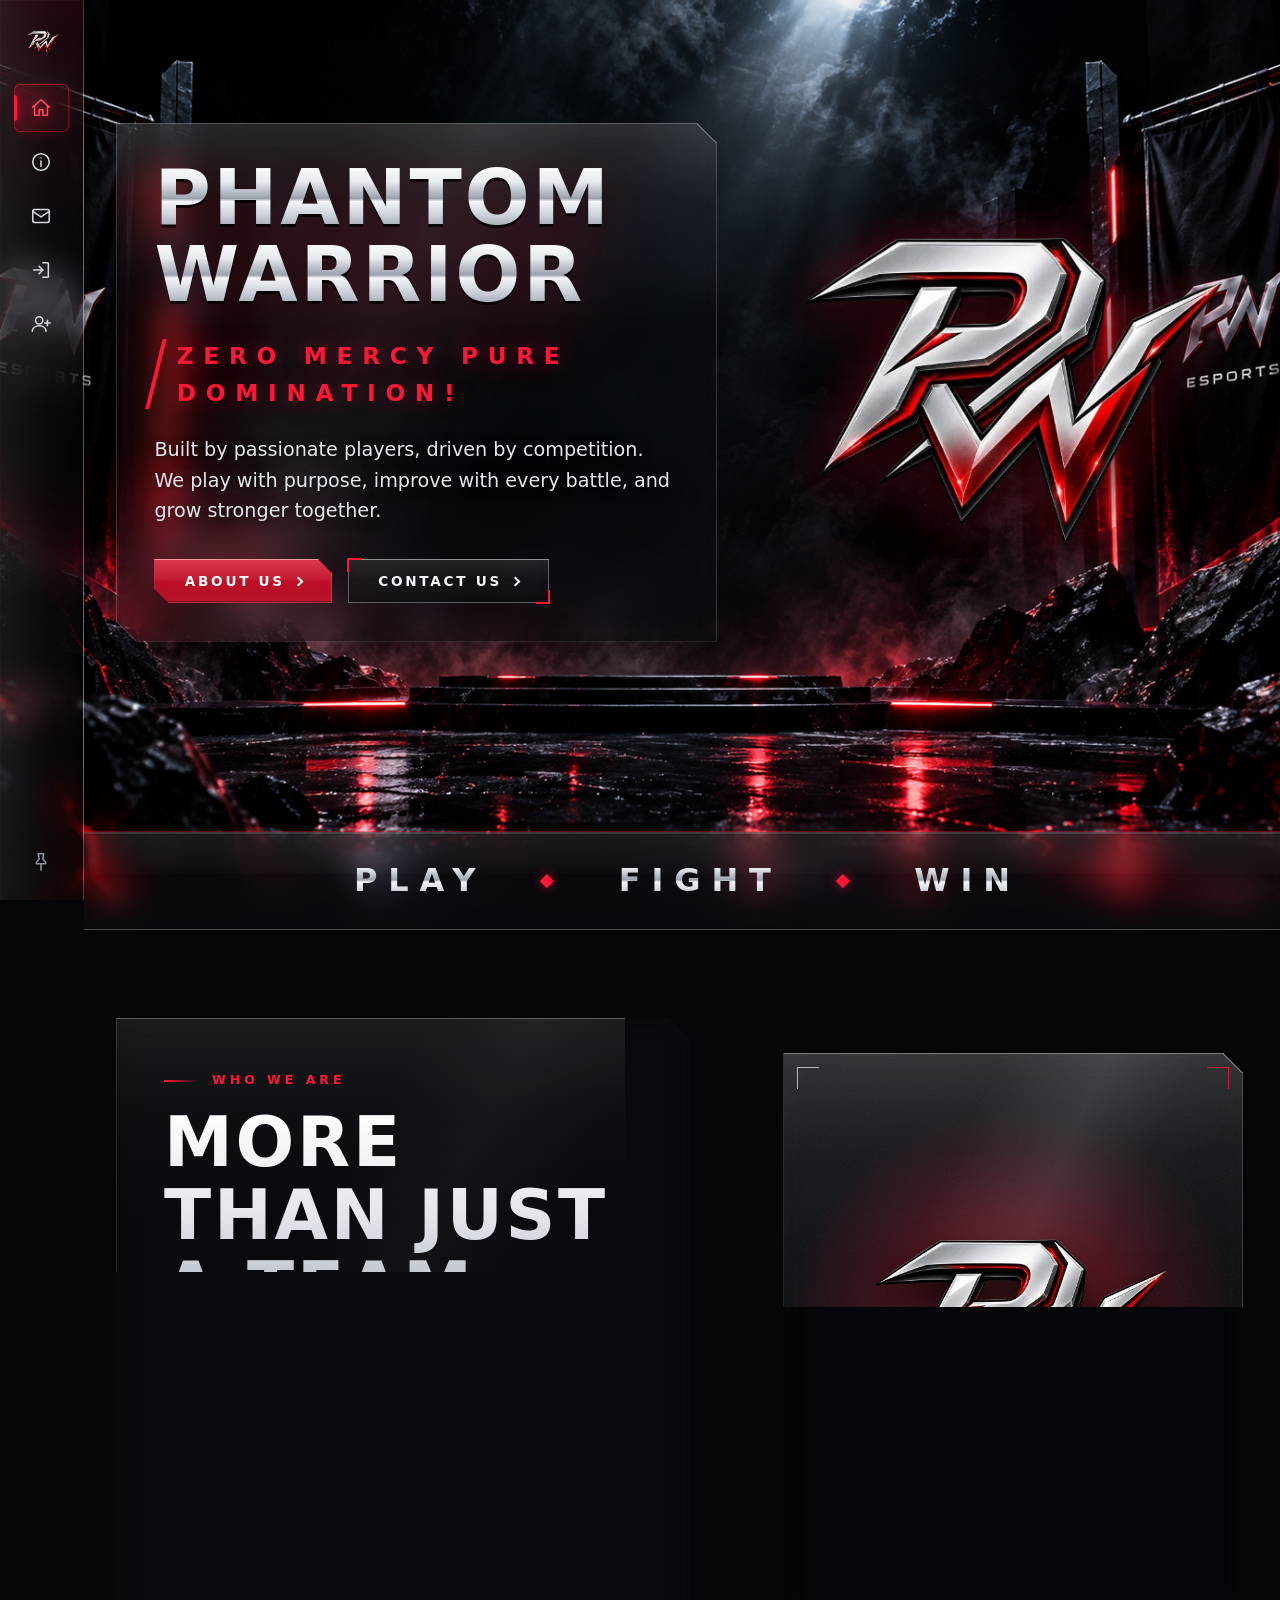
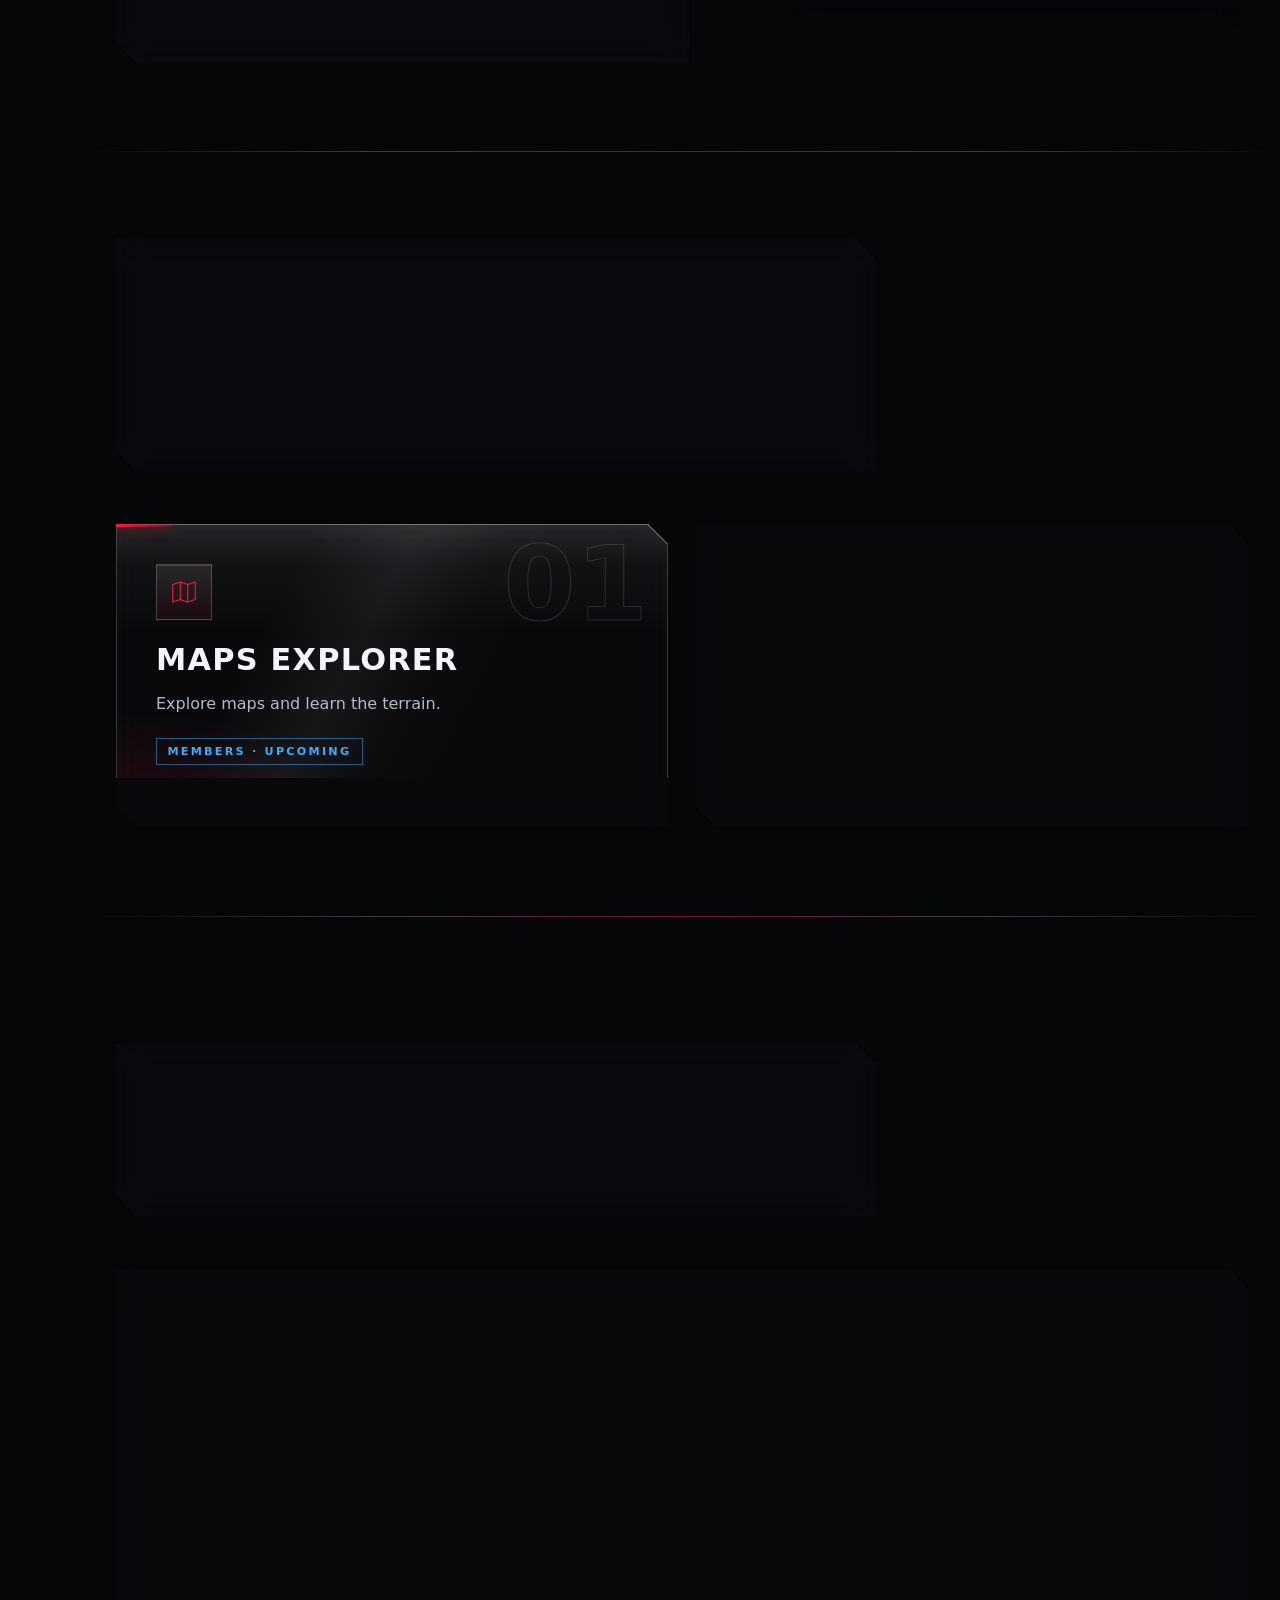
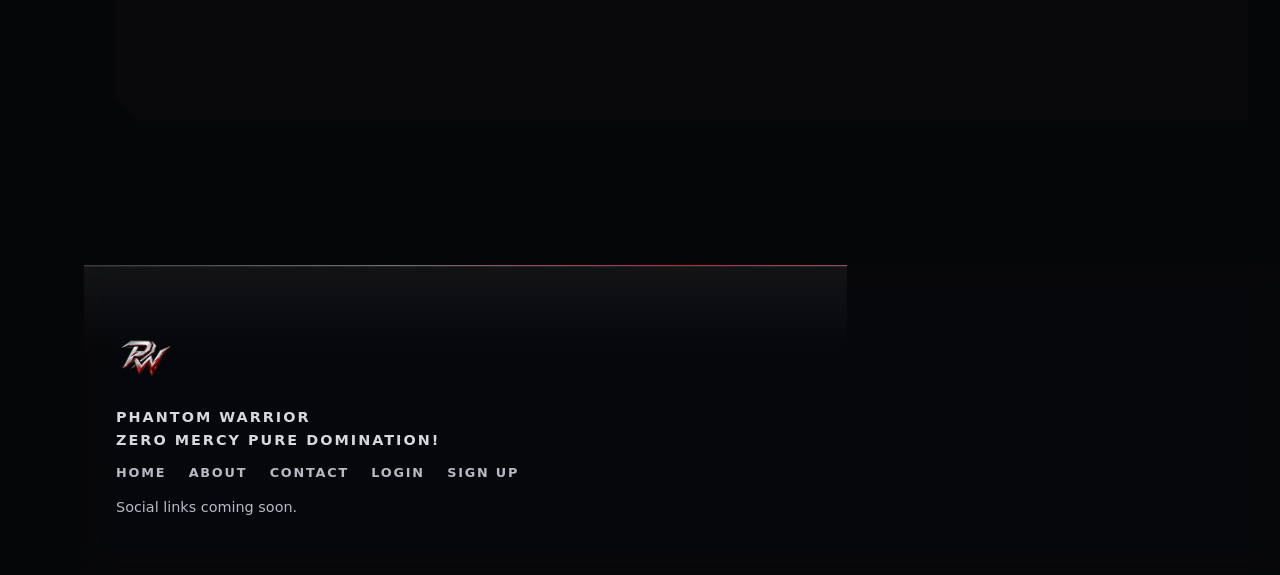
==== index.html @ 31aa48e1 "Add files via upload" ====
<!DOCTYPE html>
<html lang="en">
<head>
  <meta charset="UTF-8">
  <meta name="viewport" content="width=device-width, initial-scale=1">
  <title>PHANTOM WARRIOR</title>
  <meta name="description" content="PHANTOM WARRIOR — Play. Fight. Win.">
  <script>document.documentElement.classList.add("js");try{if(localStorage.getItem("pw-nav-pinned")==="1")document.documentElement.classList.add("nav-pinned")}catch(e){}</script>
  <link rel="preload" as="image" href="assets/images/backgrounds/pw-background.png">
  <link rel="stylesheet" href="assets/css/style.css">
  <link rel="stylesheet" href="assets/css/components.css">
  <link rel="stylesheet" href="assets/css/responsive.css">
</head>
<body class="home">
  <a class="skip" href="#main">Skip to content</a>
  <header class="site-header">
    <nav class="container nav" aria-label="Main">
      <a class="brand" href="index.html"><img src="assets/images/logo/pw-primary-logo.png" alt="" width="36" height="36"><span class="nav-label">PHANTOM <span>WARRIOR</span></span></a>
      <button class="nav-toggle" aria-expanded="false" aria-controls="nav-list">Menu</button>
      <ul class="nav-list" id="nav-list">
        <li><a href="index.html"><svg class="nav-icon" viewBox="0 0 24 24" aria-hidden="true" focusable="false"><path d="M3 11l9-8 9 8"/><path d="M5 10v10h5v-6h4v6h5V10"/></svg><span class="nav-label">Home</span></a></li>
        <li><a href="about.html"><svg class="nav-icon" viewBox="0 0 24 24" aria-hidden="true" focusable="false"><circle cx="12" cy="12" r="9"/><path d="M12 11v6"/><path d="M12 7.6v.01"/></svg><span class="nav-label">About</span></a></li>
        <li><a href="contact.html"><svg class="nav-icon" viewBox="0 0 24 24" aria-hidden="true" focusable="false"><rect x="3" y="5" width="18" height="14" rx="2"/><path d="M3 7l9 6 9-6"/></svg><span class="nav-label">Contact</span></a></li>
        <li><a href="login.html"><svg class="nav-icon" viewBox="0 0 24 24" aria-hidden="true" focusable="false"><path d="M14 4h5a1 1 0 0 1 1 1v14a1 1 0 0 1-1 1h-5"/><path d="M10 8l4 4-4 4"/><path d="M14 12H4"/></svg><span class="nav-label">Login</span></a></li>
        <li><a href="login.html#signup"><svg class="nav-icon" viewBox="0 0 24 24" aria-hidden="true" focusable="false"><circle cx="10" cy="8" r="4"/><path d="M2.5 20c0-3.8 3.4-6 7.5-6s7.5 2.2 7.5 6"/><path d="M19 8v6"/><path d="M16 11h6"/></svg><span class="nav-label">Sign Up</span></a></li>
      </ul>
    </nav>
  </header>
  <main id="main">
    <!-- A. HERO -->
    <section class="hero" aria-labelledby="hero-title">
      <div class="hero-bg" aria-hidden="true">
        <div id="sparks"></div>
      </div>
      <div class="container hero-grid">
        <div class="hero-copy">
          <h1 id="hero-title"><span class="line">PHANTOM</span> <span class="line">WARRIOR</span></h1>
          <p class="tagline">ZERO MERCY  PURE DOMINATION!</p>
          <p class="lead">Built by passionate players, driven by competition. We play with purpose, improve with every battle, and grow stronger together.</p>
          <div class="hero-actions"><a class="btn" href="about.html">About Us</a><a class="btn btn-ghost" href="contact.html">Contact Us</a></div>
        </div>
        <div class="hero-emblem"><img src="assets/images/logo/pw-primary-logo.png" alt="PHANTOM WARRIOR logo" width="500" height="500"></div>
      </div>
    </section>

    <div class="strip" aria-hidden="true"><span>Play</span><i></i><span>Fight</span><i></i><span>Win</span></div>

    <!-- B. ABOUT -->
    <section class="section" id="about" aria-labelledby="about-title">
      <div class="container split">
        <div class="reveal">
          <span class="eyebrow">Who we are</span>
          <h2 id="about-title">More than just a team</h2>
          <p>Phantom Warrior is an organization built around teamwork, steady improvement, competitive strategy and community.</p>
          <p>We study the game, review every battle and share what we learn, so each player and the whole squad get sharper over time.</p>
          <a class="btn" href="about.html">Learn More</a>
        </div>
        <div class="visual-panel reveal" style="--d:.15s" aria-hidden="true"><img src="assets/images/logo/pw-primary-logo.png" alt="" width="500" height="500"></div>
      </div>
    </section>

    <!-- C. FEATURES -->
    <section class="section band" id="features" aria-labelledby="feat-title">
      <div class="container">
        <div class="section-head reveal"><span class="eyebrow">What's coming</span><h2 id="feat-title">Tools built for players</h2></div>
        <div class="grid-2">
          <article class="panel reveal"><div class="icon"><svg viewBox="0 0 48 48" aria-hidden="true"><path d="M6 12l12-4 12 4 12-4v28l-12 4-12-4-12 4z"/><path d="M18 8v28M30 12v28"/></svg></div><h3>Maps Explorer</h3><p>Explore maps and learn the terrain.</p><span class="badge">Members · Upcoming</span></article>
          <article class="panel reveal" style="--d:.1s"><div class="icon"><svg viewBox="0 0 48 48" aria-hidden="true"><circle cx="24" cy="24" r="14"/><path d="M24 4v10M24 34v10M4 24h10M34 24h10"/><circle cx="24" cy="24" r="3"/></svg></div><h3>Plan My Maps</h3><p>Prepare and organize custom strategies.</p><span class="badge">Members · Upcoming</span></article>
        </div>
      </div>
    </section>

    <!-- D. COMPETITIVE IDENTITY -->
    <section class="identity" aria-labelledby="id-title">
      <div class="container">
        <div class="section-head reveal"><span class="eyebrow">Competitive identity</span><h2 id="id-title">How we compete</h2></div>
        <div class="grid-3">
          <div class="pillar reveal"><h3 class="metal">Play</h3><p>Compete with purpose.</p></div>
          <div class="pillar reveal" style="--d:.12s"><h3 class="metal">Improve</h3><p>Learn, practice and evolve.</p></div>
          <div class="pillar reveal" style="--d:.24s"><h3 class="metal">Grow</h3><p>Build your future together.</p></div>
        </div>
      </div>
    </section>

  </main>
  <footer class="site-footer">
    <div class="container">
      <div class="footer-top">
        <div class="footer-brand">
          <img src="assets/images/logo/pw-primary-logo.png" alt="" width="48" height="48">
          <br>
          <p>PHANTOM WARRIOR</p>
          <p>ZERO MERCY  PURE DOMINATION!</p>
        <ul class="footer-links"><li><a href="index.html">Home</a></li>
<li><a href="about.html">About</a></li>
<li><a href="contact.html">Contact</a></li>
<li><a href="login.html">Login</a></li>
<li><a href="login.html#signup">Sign Up</a></li></ul>
        <div class="footer-social" id="footer-social"><span>Social links coming soon.</span></div>
      </div>
      <div class="footer-bottom">&copy; <span id="year">2026</span> PHANTOM WARRIOR. All rights reserved.</div>
    </div>
  </footer>
  <script src="assets/js/config.js"></script>
  <script src="assets/js/navigation.js"></script>
  <script src="assets/js/main.js"></script>
</body>
</html>
---- assets/css/style.css ----
/* PHANTOM WARRIOR — base: design tokens, typography, layout primitives.
   Theme changes: edit the variables in :root only. Components use tokens, not raw values. */
/* Display face: uses an installed condensed heavy font when available (no downloads).
   Declared 100-900 so the browser never fakes bold on it; fallback sans fonts get real bold via heading weight. */
@font-face{font-family:"PW Display";src:local("Impact"),local("Haettenschweiler"),local("Anton"),local("Oswald Bold");font-weight:100 900;font-style:normal;font-display:swap}
:root{
  /* Backgrounds */
  --bg:#050608; --bg-2:#111318; --bg-3:#171a21; --panel:#14171d;
  --line:#272b33; --line-strong:#3a3f4a;

  /* Text */
  --silver:#D5D8DE; --silver-hi:#f4f6f9; --muted:#8e949f;

  /* Accents (RGB triplets allow rgba(var(--red-rgb), .2) in components) */
  --red:#FF1738; --red-deep:#c40f2b; --red-hi:#ff4a63; --red-rgb:255,23,56;
  --blue:#3BAEFF; --blue-rgb:59,174,255;

  /* Gradients */
  --grad-metal-soft:linear-gradient(180deg,#fff 0%,#e3e6eb 50%,#aab0ba 100%); /* headings that may wrap */
  --grad-chrome:linear-gradient(180deg,#ffffff 0%,#e8ebef 26%,#9ba2ac 48%,#f4f6f9 52%,#c3c8d0 74%,#7d838d 100%); /* polished-metal horizon */
  --grad-metal:linear-gradient(180deg,#fff 0%,#c9ced6 45%,#6f757f 100%);
  --grad-red:linear-gradient(180deg,#d9122f,var(--red-deep)); /* darker top keeps white button text >= 4.5:1 */
  --grad-panel:linear-gradient(160deg,var(--bg-3),var(--panel));
  --grad-hero:linear-gradient(180deg,#050608 0%,#0a0b10 55%,#170609 100%);

  /* Materials: dark glass, metallic edges, atmosphere */
  /* Glass: the default is the OPAQUE-ish fallback (no backdrop-filter support); the @supports block below thins it to real smoked glass. */
  --glass:rgba(18,18,22,.93); --glass-soft:rgba(18,18,22,.93); --glass-strong:rgba(14,16,21,.95); --glass-bar:rgba(8,9,12,.96); --glass-hero:rgba(14,14,18,.86);
  --blur:0px;
  --edge:rgba(213,216,222,.16); --edge-hi:rgba(213,216,222,.34);
  --edge-red:rgba(var(--red-rgb),.55);
  --edge-silver:rgba(235,238,244,.22); --edge-glass:rgba(255,255,255,.18);
  /* Gloss layers (stack above --glass). Homepage uses the full set; inner pages use the -soft variants. */
  --gloss-top:linear-gradient(180deg,rgba(255,255,255,.11) 0,rgba(255,255,255,.035) 14%,transparent 36%);
  --gloss-top-soft:linear-gradient(180deg,rgba(255,255,255,.07) 0,rgba(255,255,255,.02) 14%,transparent 32%);
  --gloss-diag:linear-gradient(118deg,transparent 28%,rgba(255,255,255,.055) 43%,rgba(255,255,255,.012) 55%,transparent 64%);
  --gloss-diag-soft:linear-gradient(118deg,transparent 34%,rgba(255,255,255,.035) 46%,transparent 60%);
  --gloss-red:radial-gradient(ellipse 65% 55% at 0% 100%,rgba(var(--red-rgb),.14),transparent 70%);
  --gloss-red-soft:radial-gradient(ellipse 60% 50% at 0% 100%,rgba(var(--red-rgb),.09),transparent 70%);
  /* Polished rim: bright top lip, thin silver edge, faint inner glow, soft depth at the base */
  /* clip-path cuts the corners, so a CSS border/outer shadow would be clipped: the 1px edge is an inset ring, and the two cut corners get a drawn diagonal edge (--cut-edge) */
  --cut-edge:linear-gradient(to top right,transparent calc(50% - 1.5px),rgba(255,255,255,.3) calc(50% - .75px),rgba(255,255,255,.3) 50%,transparent calc(50% + .01px)) top right/var(--cut-size) var(--cut-size) no-repeat,linear-gradient(to bottom left,transparent calc(50% - 1.5px),rgba(255,255,255,.22) calc(50% - .75px),rgba(255,255,255,.22) 50%,transparent calc(50% + .01px)) bottom left/var(--cut-size) var(--cut-size) no-repeat;
  --rim-glass:inset 0 1px 0 rgba(255,255,255,.2),inset 0 0 0 1px var(--edge-glass),inset 0 0 40px rgba(255,255,255,.03),inset 0 -26px 34px -28px rgba(0,0,0,.45);
  --rim-glass-hover:inset 0 1px 0 rgba(255,255,255,.3),inset 0 0 0 1px rgba(255,120,135,.45),inset 0 0 40px rgba(255,255,255,.035),inset 0 -26px 34px -22px rgba(var(--red-rgb),.22);
  --rim-glass-soft:inset 0 1px 0 rgba(255,255,255,.16),inset 0 0 0 1px rgba(255,255,255,.14),inset 0 -20px 28px -24px rgba(0,0,0,.45);
  --grad-edge:linear-gradient(90deg,transparent,rgba(213,216,222,.45) 25%,rgba(var(--red-rgb),.8) 50%,rgba(213,216,222,.45) 75%,transparent);
  --vignette:radial-gradient(ellipse 85% 75% at 50% 45%,transparent 45%,rgba(0,0,0,.72) 100%);
  --tex:url("data:image/svg+xml,%3Csvg xmlns='http://www.w3.org/2000/svg' width='260' height='260'%3E%3Cfilter id='n'%3E%3CfeTurbulence type='fractalNoise' baseFrequency='.85' numOctaves='2' stitchTiles='stitch'/%3E%3CfeColorMatrix values='0 0 0 0 1 0 0 0 0 1 0 0 0 0 1 0 0 0 .06 0'/%3E%3C/filter%3E%3Crect width='100%25' height='100%25' filter='url(%23n)'/%3E%3C/svg%3E");

  /* Typography */
  --font-display:"PW Display","Arial Narrow Bold","Segoe UI",system-ui,-apple-system,Roboto,Helvetica,Arial,sans-serif;
  --font-body:"Segoe UI",system-ui,-apple-system,Roboto,Helvetica,Arial,sans-serif;
  --fs-sm:.875rem; --fs-md:1rem; --fs-lg:clamp(1.05rem,1.4vw + .8rem,1.2rem);
  --fs-h1:clamp(2.6rem,9vw,6rem);
  --fs-hero:clamp(2.9rem,6vw,6.4rem);
  --fs-h1-page:clamp(2.2rem,6vw + .5rem,4rem);
  --fs-h2:clamp(2rem,4.6vw,3.6rem);
  --fs-h3:clamp(1.15rem,1vw + 1rem,1.3rem);
  --ls-display:.04em; --ls-wide:.12em;
  --lh-body:1.6; --lh-tight:1.05;

  /* Spacing scale + fluid layout spacing */
  --space-1:.25rem; --space-2:.5rem; --space-3:.75rem; --space-4:1rem;
  --space-5:1.5rem; --space-6:2rem; --space-7:3rem; --space-8:4rem;
  --gutter:clamp(1rem,4vw,2rem);
  --section-y:clamp(3rem,8vw,5.5rem);

  /* Layout */
  --maxw:1180px; --nav-h:68px; --touch:44px;

  /* Borders + radii */
  --radius:2px; --radius-lg:6px;
  --cut-size:clamp(12px,2.2vw,20px);
  --cut:polygon(0 0,calc(100% - var(--cut-size)) 0,100% var(--cut-size),100% 100%,var(--cut-size) 100%,0 calc(100% - var(--cut-size)));

  /* Shadows (kept subtle) */
  --shadow-sm:0 1px 2px rgba(0,0,0,.5);
  --shadow-md:0 10px 30px rgba(0,0,0,.45);
  --ring:inset 0 0 0 1px var(--edge),inset 0 1px 0 rgba(255,255,255,.07);
  --ring-accent:inset 0 0 0 1px var(--edge-red),inset 0 1px 0 rgba(255,255,255,.1);

  /* Motion */
  --ease:cubic-bezier(.2,.7,.2,1);
  --t-fast:.2s; --t-med:.3s; --t-slow:.7s;

  /* Layers */
  --z-header:50; --z-skip:100;
}
@media (min-width:1440px){:root{--maxw:1280px}}

/* Real smoked glass only where backdrop-filter exists; everything else keeps the denser fallback above. */
@supports ((-webkit-backdrop-filter:blur(1px)) or (backdrop-filter:blur(1px))){
  :root{--glass:rgba(18,18,22,.35); --glass-soft:rgba(18,18,22,.42); --glass-strong:rgba(12,14,19,.62); --glass-bar:rgba(10,10,13,.42); --glass-hero:rgba(14,14,18,.3); --blur:16px}
}
@media (max-width:820px){:root{--blur:12px}} /* lighter blur on phones */

*,*::before,*::after{box-sizing:border-box}
html{scroll-behavior:smooth;scroll-padding-top:calc(var(--nav-h) + var(--space-4));-webkit-text-size-adjust:100%;text-size-adjust:100%}
body{margin:0;min-height:100vh;min-height:100dvh;display:flex;flex-direction:column;background:var(--bg);color:var(--silver);
  font:var(--fs-md)/var(--lh-body) var(--font-body);overflow-wrap:break-word}
/* Shared page background: the supplied artwork, untouched (no overlay, filter, blur or opacity change).
   One fixed layer behind every page; all glass panels sit above it and reveal it. It never takes pointer events. */
body::before{content:"";position:fixed;left:0;top:0;width:100%;height:100vh;height:100lvh;z-index:-1;pointer-events:none;
  background:var(--bg) url("../images/backgrounds/pw-background.png") center center/cover no-repeat}
/* Portrait phones: cover crops the sides; keep the centre of the scene (beam + podium) in view */
@media (max-aspect-ratio:1/1){body::before{background-position:50% 50%}}
main{flex:1}
img,svg,video{max-width:100%}
img{height:auto}
h1,h2,h3{text-transform:uppercase;font-family:var(--font-display);font-weight:800;letter-spacing:var(--ls-display);line-height:var(--lh-tight);margin:0 0 .5em;color:var(--silver-hi)}
h1{font-size:var(--fs-h1)}
h2{font-size:var(--fs-h2)}
h3{font-size:var(--fs-h3)}
p{margin:0 0 1em;max-width:65ch}
a{color:var(--silver-hi);text-decoration:none;transition:color var(--t-fast)}
a:hover{color:var(--red-hi)}
:focus-visible{outline:2px solid var(--blue);outline-offset:3px}
.container{width:min(100% - 2 * var(--gutter),var(--maxw));margin-inline:auto}
.section{padding:var(--section-y) 0}
.skip{position:absolute;left:-999px;top:0;background:var(--red-deep);color:#fff;padding:.6rem 1rem;z-index:var(--z-skip)}
.skip:focus{left:0}
.chrome,.section-head h2,.section .split h2{color:var(--silver-hi)}
.chrome-text{background:var(--grad-chrome);-webkit-background-clip:text;background-clip:text;color:transparent}
@supports ((-webkit-background-clip:text) or (background-clip:text)){
  .section-head h2,.section .split h2{background:var(--grad-metal-soft);-webkit-background-clip:text;background-clip:text;color:transparent}
}
.metal{background:var(--grad-metal);-webkit-background-clip:text;background-clip:text;color:transparent}

html.js .reveal{opacity:0;transform:translateY(26px);transition:opacity var(--t-slow) ease,transform var(--t-slow) ease;transition-delay:var(--d,0s)}
html.js .reveal.in{opacity:1;transform:none}
@media (prefers-reduced-motion:reduce){
  html.js .reveal{opacity:1;transform:none}
  *,*::before,*::after{animation:none!important;transition:none!important;scroll-behavior:auto!important}
}
---- assets/css/components.css ----
/* PHANTOM WARRIOR — components (tokens from style.css). Homepage = cinematic; inner pages = calm. */

/* ============ Header / nav ============ */
.site-header{position:sticky;top:0;z-index:var(--z-header);height:var(--nav-h);border-bottom:1px solid var(--edge-silver);box-shadow:inset 0 1px 0 rgba(255,255,255,.09),0 10px 26px -14px rgba(0,0,0,.8)}
.site-header::before{content:"";position:absolute;inset:0;z-index:-1;pointer-events:none;background:linear-gradient(180deg,rgba(255,255,255,.055) 0,rgba(255,255,255,.012) 55%,transparent 100%),var(--glass-bar);-webkit-backdrop-filter:blur(var(--blur)) saturate(1.3);backdrop-filter:blur(var(--blur)) saturate(1.3)}
.site-header::after{content:"";position:absolute;left:0;right:0;bottom:-1px;height:1px;background:var(--grad-edge);opacity:.8;pointer-events:none}
.nav{height:100%;display:flex;align-items:center;justify-content:space-between;gap:var(--space-4)}
.brand{display:flex;align-items:center;gap:.65rem;min-width:0;font-family:var(--font-display);font-weight:800;font-size:1.2rem;letter-spacing:.12em;color:var(--silver-hi);text-transform:uppercase;white-space:nowrap}
.brand:hover{color:var(--silver-hi)}
.brand img{flex:none;width:36px;height:36px;object-fit:contain}
.brand .nav-label>span{color:var(--red)}
.nav-list{display:flex;align-items:center;gap:.1rem;list-style:none;margin:0;padding:0}
.nav-list a{position:relative;display:flex;align-items:center;gap:.8rem;min-height:var(--touch);padding:.5rem .8rem;color:var(--silver);font-size:.8rem;font-weight:600;letter-spacing:.14em;text-transform:uppercase;border-bottom:2px solid transparent;transition:color var(--t-fast),border-color var(--t-fast),background var(--t-med),box-shadow var(--t-med),filter var(--t-fast)}
.nav-list a:hover{color:var(--silver-hi);border-bottom-color:var(--muted);background:linear-gradient(180deg,rgba(255,255,255,.075),rgba(255,255,255,.012))}
.nav-list a[aria-current="page"]{color:var(--silver-hi);border-bottom-color:var(--red);background:linear-gradient(180deg,rgba(255,255,255,.04),transparent);box-shadow:0 9px 14px -11px rgba(var(--red-rgb),.85)}
/* Primary nav action: crimson glass with a fine metallic edge */
.nav-list a.nav-cta{margin-left:.5rem;border:1px solid rgba(255,112,130,.5);color:#fff;background:linear-gradient(180deg,rgba(255,255,255,.15) 0,rgba(255,255,255,.04) 46%,rgba(255,255,255,0) 50%),linear-gradient(180deg,#d4132c,#a80d23);box-shadow:inset 0 1px 0 rgba(255,255,255,.3),0 0 14px -5px rgba(var(--red-rgb),.6)}
.nav-list a.nav-cta:hover{filter:brightness(1.12);border-color:rgba(255,150,165,.8);box-shadow:inset 0 1px 0 rgba(255,255,255,.4),0 0 18px -3px rgba(var(--red-rgb),.75)}
.nav-toggle{display:none;align-items:center;min-height:var(--touch);min-width:var(--touch);background:linear-gradient(180deg,rgba(255,255,255,.07),rgba(255,255,255,.015));border:1px solid var(--edge-silver);color:var(--silver-hi);padding:.45rem .9rem;border-radius:var(--radius);font:inherit;font-size:.8rem;font-weight:600;text-transform:uppercase;letter-spacing:.12em;cursor:pointer;box-shadow:inset 0 1px 0 rgba(255,255,255,.14);transition:border-color var(--t-fast),box-shadow var(--t-med)}
.nav-toggle:hover,.nav-toggle[aria-expanded="true"]{border-color:var(--red);background:linear-gradient(180deg,rgba(255,255,255,.08),rgba(var(--red-rgb),.12));box-shadow:inset 0 1px 0 rgba(255,255,255,.2),0 0 12px -4px rgba(var(--red-rgb),.55)}
.nav-icon{flex:none;width:22px;height:22px;fill:none;stroke:currentColor;stroke-width:1.7;stroke-linecap:round;stroke-linejoin:round}
.nav-pin{display:none}
@media (max-width:820px){
  html:not(.js) .site-header{height:auto;min-height:var(--nav-h)}
  html:not(.js) .nav{flex-wrap:wrap;padding-block:var(--space-2)}
  html:not(.js) .nav-list{flex-wrap:wrap}
}

/* ============ Desktop (>=821px): expanding frosted-glass sidebar ============
   Collapsed = icons only (--side-w). Expands on hover, keyboard focus (:focus-visible) or when pinned (html.nav-pinned, saved by navigation.js).
   Hover/focus expansion overlays the page (no layout shift); pinning widens the body offset so nothing is covered.
   Labels stay in the DOM (opacity only) so collapsed links keep their accessible names. Mobile keeps the top bar + dropdown (responsive.css). */
:root{--side-w:84px;--side-w-open:256px}
@media (min-width:821px){
  html{scroll-padding-top:var(--space-4)}
  body{padding-left:var(--side-w)}
  html.nav-pinned body{padding-left:var(--side-w-open);transition:padding-left var(--t-med) var(--ease)}
  .hero,html.js .hero{margin-top:0;padding-top:0;min-height:100vh;min-height:100svh}

  .site-header{position:fixed;top:0;bottom:0;left:0;height:auto;width:var(--side-w);border-bottom:0;border-right:1px solid var(--edge-silver);box-shadow:inset 1px 0 0 rgba(255,255,255,.07),inset 0 1px 0 rgba(255,255,255,.09),16px 0 38px -24px rgba(0,0,0,.85);transition:width var(--t-med) var(--ease)}
  .site-header::before{background:linear-gradient(90deg,rgba(255,255,255,.075),rgba(255,255,255,.012) 62%,transparent),linear-gradient(180deg,rgba(var(--red-rgb),.1),transparent 28%),var(--glass-bar);-webkit-backdrop-filter:blur(18px) saturate(1.3);backdrop-filter:blur(18px) saturate(1.3)}
  .site-header::after{left:auto;right:-1px;top:0;bottom:0;width:1px;height:auto;background:linear-gradient(180deg,transparent,rgba(213,216,222,.5) 18%,rgba(var(--red-rgb),.8) 50%,rgba(213,216,222,.5) 82%,transparent)}
  :is(.site-header:hover,html.nav-pinned .site-header,.site-header:has(:focus-visible)){width:var(--side-w-open)}

  .site-header .nav{width:100%;height:100%;margin:0;padding:1.1rem 14px .9rem;flex-direction:column;align-items:stretch;justify-content:flex-start;gap:var(--space-4);overflow:hidden}
  .site-header .brand{flex:none;min-height:48px;padding-left:10px;gap:1rem;font-size:.92rem;letter-spacing:.09em;border-radius:var(--radius-lg)}
  .site-header .brand:focus-visible,.site-header .nav-list a:focus-visible,.nav-pin:focus-visible{outline-offset:-3px}
  .nav-label{white-space:nowrap;opacity:0;transform:translateX(-8px);transition:opacity var(--t-fast) var(--ease),transform var(--t-med) var(--ease)}
  :is(.site-header:hover,html.nav-pinned .site-header,.site-header:has(:focus-visible)) .nav-label{opacity:1;transform:none;transition-delay:.08s}

  .site-header .nav-toggle{display:none}
  .site-header .nav-list{position:static;display:flex;flex-direction:column;align-items:stretch;gap:6px;flex:1;min-height:0;padding:2px 0;overflow-x:hidden;overflow-y:auto;overscroll-behavior:contain;scrollbar-width:thin;scrollbar-color:rgba(213,216,222,.28) transparent}
  .site-header .nav-list::-webkit-scrollbar{width:6px}
  .site-header .nav-list::-webkit-scrollbar-thumb{background:rgba(213,216,222,.28);border-radius:3px}
  .site-header .nav-list a,.nav-pin{position:relative;display:flex;align-items:center;gap:1rem;min-height:48px;padding:0 0 0 16px;border:0;border-radius:var(--radius-lg);color:var(--silver);font-size:.8rem;font-weight:600;letter-spacing:.14em;text-transform:uppercase;white-space:nowrap;box-shadow:none;transition:color var(--t-fast),background var(--t-med),box-shadow var(--t-med)}
  .site-header .nav-list a:hover,.nav-pin:hover{color:var(--silver-hi);border:0;background:linear-gradient(90deg,rgba(255,255,255,.1),rgba(255,255,255,.025));box-shadow:inset 0 0 0 1px rgba(255,255,255,.14),inset 0 1px 0 rgba(255,255,255,.12)}
  .site-header .nav-list a[aria-current="page"]{color:#fff;border:0;background:linear-gradient(90deg,rgba(var(--red-rgb),.2),rgba(var(--red-rgb),.04));box-shadow:inset 0 0 0 1px rgba(var(--red-rgb),.42),inset 0 1px 0 rgba(255,255,255,.1),0 0 18px -8px rgba(var(--red-rgb),.7)}
  .site-header .nav-list a[aria-current="page"] .nav-icon{color:var(--red-hi);filter:drop-shadow(0 0 6px rgba(var(--red-rgb),.6))}
  .site-header .nav-list a[aria-current="page"]::before{content:"";position:absolute;left:0;top:11px;bottom:11px;width:3px;border-radius:0 3px 3px 0;background:var(--red);box-shadow:0 0 12px rgba(var(--red-rgb),.8)}

  .nav-pin{flex:none;width:100%;margin:0;background:transparent;font-family:inherit;cursor:pointer;color:var(--muted)}
  html.js .nav-pin{display:flex}
  .nav-pin[aria-pressed="true"]{color:var(--red-hi)}
  .nav-pin[aria-pressed="true"] .nav-icon{fill:currentColor;fill-opacity:.25}
}

/* ============ Buttons ============ */
/* Primary: crimson, cut corners, metallic top edge, light sweep on hover. Focus ring is drawn inside (clip-path clips outlines). */
.btn{position:relative;overflow:hidden;display:inline-flex;align-items:center;justify-content:center;gap:.7rem;min-height:var(--touch);max-width:100%;padding:.85rem 1.9rem;border:0;background:linear-gradient(180deg,rgba(255,255,255,.16) 0,rgba(255,255,255,.05) 46%,rgba(255,255,255,0) 50%),linear-gradient(180deg,#d4132c 0%,#a80d23 100%);color:#fff;font:inherit;font-weight:800;font-size:.85rem;line-height:1.2;text-align:center;letter-spacing:.2em;text-transform:uppercase;cursor:pointer;
  clip-path:polygon(0 0,calc(100% - 14px) 0,100% 14px,100% 100%,14px 100%,0 calc(100% - 14px));
  box-shadow:inset 0 1px 0 rgba(255,255,255,.4),inset 0 0 0 1px rgba(255,120,135,.36),inset 0 -2px 0 rgba(0,0,0,.28),inset 0 -12px 18px -10px rgba(255,60,80,.32);transition:filter var(--t-fast),transform var(--t-fast),box-shadow var(--t-med)}
.btn::before{content:"";position:absolute;inset:0;background:linear-gradient(105deg,transparent 35%,rgba(255,255,255,.28) 50%,transparent 65%);transform:translateX(-120%);transition:transform .6s var(--ease)}
.btn::after{content:"";flex:none;width:.5em;height:.5em;border-top:2px solid currentColor;border-right:2px solid currentColor;transform:rotate(45deg);margin-left:-.1em;transition:transform var(--t-fast)}
.btn:hover{filter:brightness(1.12);color:#fff;transform:translateY(-1px);box-shadow:inset 0 1px 0 rgba(255,255,255,.5),inset 0 0 0 1px rgba(255,150,162,.55),inset 0 -2px 0 rgba(0,0,0,.25),inset 0 -14px 20px -10px rgba(255,80,100,.45)}
.btn:hover::before{transform:translateX(120%)}
.btn:hover::after{transform:translateX(3px) rotate(45deg)}
.btn:focus-visible{outline:2px solid var(--silver-hi);outline-offset:-5px}
/* Secondary: obsidian + chrome outline with crimson corner marks */
.btn-ghost{background:linear-gradient(180deg,rgba(255,255,255,.11) 0,rgba(255,255,255,.035) 48%,rgba(255,255,255,.015) 100%),rgba(10,11,14,.38);-webkit-backdrop-filter:blur(var(--blur)) saturate(1.25);backdrop-filter:blur(var(--blur)) saturate(1.25);clip-path:none;color:var(--silver-hi);box-shadow:inset 0 0 0 1px rgba(213,216,222,.4),inset 0 1px 0 rgba(255,255,255,.24),inset 0 -10px 16px -10px rgba(0,0,0,.55);overflow:visible}
.btn-ghost::before{inset:-1px;background:linear-gradient(var(--red),var(--red)) top left/14px 2px no-repeat,linear-gradient(var(--red),var(--red)) top left/2px 14px no-repeat,linear-gradient(var(--red),var(--red)) bottom right/14px 2px no-repeat,linear-gradient(var(--red),var(--red)) bottom right/2px 14px no-repeat;transform:none;transition:none}
.btn-ghost:hover{filter:none;background:linear-gradient(180deg,rgba(255,255,255,.17) 0,rgba(255,255,255,.06) 48%,rgba(255,255,255,.03) 100%),rgba(10,11,14,.38);color:#fff;box-shadow:inset 0 0 0 1px var(--silver),inset 0 1px 0 rgba(255,255,255,.32),inset 0 -12px 18px -12px rgba(var(--red-rgb),.35)}
.btn-ghost:hover::before{transform:none}
.btn-ghost:focus-visible{outline-offset:-4px}
.btn-lg{min-height:52px;padding:1rem 2.2rem}

/* ============ Section headings ============ */
.eyebrow{display:inline-block;font-size:.78rem;font-weight:800;letter-spacing:.32em;color:var(--red);margin-bottom:var(--space-4);padding-left:3rem;position:relative;text-transform:uppercase}
.eyebrow::before{content:"";position:absolute;left:0;top:50%;width:2.2rem;height:2px;background:linear-gradient(90deg,var(--red),transparent)}
.section-head{margin-bottom:clamp(1.75rem,5vw,3.25rem);max-width:760px;padding:clamp(1.25rem,3.5vw,2.25rem);background:var(--cut-edge),var(--gloss-top-soft),var(--gloss-red-soft),var(--glass-soft);-webkit-backdrop-filter:blur(var(--blur)) saturate(125%);backdrop-filter:blur(var(--blur)) saturate(125%);clip-path:var(--cut);box-shadow:var(--rim-glass-soft)}
.section-head h2{margin-bottom:0}
.section-head p{color:var(--silver);margin-top:1rem}

/* ============ HERO — cinematic brand reveal ============ */
.hero{position:relative;min-height:calc(100vh - var(--nav-h));min-height:calc(100svh - var(--nav-h));display:flex;align-items:center;overflow:hidden;isolation:isolate}
/* The hero runs underneath the sticky glass header so the header has real lighting behind it. Content position is unchanged (padding-top = header height). Without JS the header can be taller, so this only applies with .js */
html.js .hero{margin-top:calc(var(--nav-h) * -1);padding-top:var(--nav-h);min-height:100vh;min-height:100svh}
.hero-bg{position:absolute;inset:0;z-index:-1;pointer-events:none;overflow:hidden} /* holds only the ember sparks; the scene is the shared page background */
.spark{position:absolute;bottom:-10px;z-index:5;width:2px;height:2px;border-radius:50%;background:#ff7a4a;box-shadow:0 0 6px 1px rgba(255,90,50,.6);opacity:0;animation:rise var(--t,7s) linear var(--w,0s) infinite}
@keyframes rise{0%{transform:translate(0,0);opacity:0}10%{opacity:1}100%{transform:translate(var(--x,30px),-85vh);opacity:0}}

.container.hero-grid{width:min(100% - 2 * var(--gutter),1320px);display:grid;grid-template-columns:minmax(0,1.1fr) minmax(0,.9fr);align-items:center;gap:clamp(1rem,3vw,3rem);padding:clamp(2.5rem,6vw,5rem) 0 clamp(5rem,12vw,9rem)}
/* Hero content: smoked-glass panel. Smoke/beams drift behind it and show through, softened by the blur */
.hero-copy{position:relative;min-width:0;padding:clamp(1rem,3vw,2.5rem);background:var(--cut-edge),linear-gradient(180deg,rgba(255,255,255,.13) 0,rgba(255,255,255,.035) 15%,transparent 38%),linear-gradient(118deg,transparent 26%,rgba(255,255,255,.06) 42%,rgba(255,255,255,.012) 55%,transparent 64%),radial-gradient(ellipse 70% 55% at 0% 100%,rgba(var(--red-rgb),.16),transparent 70%),var(--glass-hero);-webkit-backdrop-filter:blur(var(--blur)) saturate(125%);backdrop-filter:blur(var(--blur)) saturate(125%);clip-path:var(--cut);box-shadow:var(--rim-glass);animation:rise-in 1s var(--ease) .2s both}
.hero h1{overflow-wrap:normal;word-break:normal;font-size:var(--fs-hero);line-height:.92;letter-spacing:.035em;margin:0 0 .28em;filter:drop-shadow(0 3px 0 rgba(0,0,0,.7)) drop-shadow(0 16px 36px rgba(var(--red-rgb),.28))}
.hero h1 .line{display:block;padding:.02em 0 .06em;background:var(--grad-chrome);-webkit-background-clip:text;background-clip:text;color:transparent}
.hero .tagline{position:relative;font-family:var(--font-display);font-weight:800;font-size:clamp(1rem,2.2vw,1.45rem);letter-spacing:.42em;color:var(--red);margin:0 0 1.5rem;padding-left:1.4rem;text-shadow:0 0 24px rgba(var(--red-rgb),.45)}
.hero .tagline::before{content:"";position:absolute;left:0;top:.1em;bottom:.1em;width:4px;background:var(--red);transform:skewX(-14deg)}
.hero .lead{font-size:var(--fs-lg);color:#e4e7ec;max-width:44ch;margin:0 0 var(--space-6);text-shadow:0 2px 14px rgba(0,0,0,.9)}
.hero-actions{display:flex;gap:var(--space-4);flex-wrap:wrap}
.hero-emblem{position:relative;display:grid;place-items:center;aspect-ratio:1;width:min(100%,600px);margin-inline:auto;animation:logo-in 1.3s var(--ease) both}
.hero-emblem img{position:relative;z-index:2;width:94%;height:auto;aspect-ratio:1;filter:drop-shadow(0 18px 22px rgba(0,0,0,.7)) drop-shadow(0 0 22px rgba(var(--red-rgb),.35));animation:float 7s ease-in-out infinite}
@keyframes float{50%{transform:translateY(-10px)}}
@keyframes rise-in{from{opacity:0;transform:translateY(22px)}to{opacity:1;transform:none}}
@keyframes logo-in{from{opacity:0;transform:scale(.92)}to{opacity:1;transform:none}}

/* Divider strip: the existing tagline words as a metallic band */
.strip{position:relative;z-index:2;display:flex;align-items:center;justify-content:center;gap:clamp(1rem,5vw,3.5rem);padding:clamp(.9rem,2.2vw,1.4rem) var(--gutter);background:linear-gradient(180deg,rgba(255,255,255,.075) 0,rgba(255,255,255,.015) 42%,transparent 43%),var(--glass-soft);-webkit-backdrop-filter:blur(var(--blur)) saturate(125%);backdrop-filter:blur(var(--blur)) saturate(125%);border-block:1px solid var(--edge-silver);box-shadow:inset 0 1px 0 rgba(255,255,255,.12),0 -1px 0 rgba(var(--red-rgb),.35)}
.strip span{font-family:var(--font-display);font-weight:800;font-size:clamp(1.1rem,3.4vw,2rem);letter-spacing:.34em;padding-left:.34em;text-transform:uppercase;background:var(--grad-chrome);-webkit-background-clip:text;background-clip:text;color:transparent}
.strip i{flex:none;width:.6rem;height:.6rem;background:var(--red);transform:rotate(45deg);box-shadow:0 0 12px rgba(var(--red-rgb),.6)}

/* ============ Sections ============ */
.band{position:relative}
.band::before,.identity::before{content:"";position:absolute;top:0;left:0;right:0;height:1px;background:var(--grad-edge);opacity:.6}
/* Light sources behind the glass: soft crimson pools plus two thin chrome light rods, so blur/transparency is visible at panel edges */
.grid-2,.grid-3,.grid-4,.grid-5{display:grid;gap:clamp(1rem,2.5vw,1.75rem)}
.grid-2>*,.grid-3>*,.grid-4>*,.grid-5>*{min-width:0}
.grid-2{grid-template-columns:repeat(2,1fr)}
.grid-3{grid-template-columns:repeat(3,1fr)}
.grid-4{grid-template-columns:repeat(4,1fr)}
.grid-5{grid-template-columns:repeat(5,1fr)}

/* About — asymmetric: copy on the left, tall lit "monolith" on the right */
#about{position:relative}
.split{display:grid;grid-template-columns:minmax(0,1.1fr) minmax(0,.9fr);gap:clamp(2rem,7vw,6rem);align-items:center}
.split>*{min-width:0}
.split>:first-child{position:relative;padding:clamp(1.5rem,4vw,3rem);background:var(--cut-edge),var(--gloss-top-soft),var(--gloss-diag-soft),var(--gloss-red-soft),var(--glass-soft);-webkit-backdrop-filter:blur(var(--blur)) saturate(125%);backdrop-filter:blur(var(--blur)) saturate(125%);clip-path:var(--cut);box-shadow:var(--rim-glass-soft)}
.split h2{font-size:clamp(2.2rem,5.4vw,4.4rem);margin-bottom:.45em}
.split p{color:var(--silver);max-width:52ch}
.split p:first-of-type{font-size:var(--fs-lg);color:var(--silver-hi)}
.split .btn{margin-top:var(--space-3)}
.visual-panel{position:relative;width:100%;max-width:460px;margin-inline:auto;aspect-ratio:4/5;clip-path:var(--cut);box-shadow:var(--rim-glass);display:grid;place-items:center;overflow:hidden;-webkit-backdrop-filter:blur(var(--blur)) saturate(125%);backdrop-filter:blur(var(--blur)) saturate(125%);
  background:var(--cut-edge),radial-gradient(ellipse 70% 55% at 50% 48%,rgba(var(--red-rgb),.5),transparent 70%),radial-gradient(ellipse 80% 40% at 50% 100%,rgba(var(--red-rgb),.25),transparent),var(--tex),linear-gradient(160deg,rgba(26,28,35,.5),rgba(5,6,8,.62))}
.visual-panel img{width:70%;height:auto;aspect-ratio:1;position:relative;z-index:2;filter:drop-shadow(0 22px 20px rgba(0,0,0,.85))}
.visual-panel::before{content:"";position:absolute;inset:14px;z-index:3;pointer-events:none;background:linear-gradient(var(--silver),var(--silver)) top left/22px 1px no-repeat,linear-gradient(var(--silver),var(--silver)) top left/1px 22px no-repeat,linear-gradient(var(--red),var(--red)) top right/22px 1px no-repeat,linear-gradient(var(--red),var(--red)) top right/1px 22px no-repeat,linear-gradient(var(--red),var(--red)) bottom left/22px 1px no-repeat,linear-gradient(var(--red),var(--red)) bottom left/1px 22px no-repeat,linear-gradient(var(--silver),var(--silver)) bottom right/22px 1px no-repeat,linear-gradient(var(--silver),var(--silver)) bottom right/1px 22px no-repeat;opacity:.8}
/* Reflections sit under the logo (img is z-index 2) so they never veil it */
.visual-panel::after{content:"";position:absolute;inset:0;background:linear-gradient(180deg,rgba(255,255,255,.12) 0,rgba(255,255,255,.03) 17%,transparent 36%),linear-gradient(115deg,transparent 30%,rgba(213,216,222,.11) 45%,rgba(213,216,222,.02) 57%,transparent 66%)}

/* Feature panels: dark glass with big outlined numerals */
.panel{position:relative;min-width:0;overflow:hidden;background:var(--cut-edge),var(--gloss-top),var(--gloss-diag),var(--gloss-red),var(--glass);-webkit-backdrop-filter:blur(var(--blur)) saturate(125%);backdrop-filter:blur(var(--blur)) saturate(125%);padding:clamp(1.5rem,3.5vw,2.5rem);clip-path:var(--cut);box-shadow:var(--rim-glass);transition:transform var(--t-med),box-shadow var(--t-med)}
.panel::before{content:"";position:absolute;top:0;left:0;width:56px;height:3px;background:linear-gradient(90deg,var(--red),rgba(var(--red-rgb),.2));box-shadow:0 0 14px rgba(var(--red-rgb),.55);transition:width var(--t-med)}
.panel:hover{transform:translateY(-4px);box-shadow:var(--rim-glass-hover)}
.panel:hover::before{width:120px}
.panel .icon{display:grid;place-items:center;width:56px;height:56px;margin-bottom:1.5rem;padding:12px;color:var(--red);border:1px solid var(--edge-silver);background:linear-gradient(180deg,rgba(255,255,255,.09),rgba(var(--red-rgb),.06));box-shadow:inset 0 1px 0 rgba(255,255,255,.14)}
.panel .icon svg{width:100%;height:100%;fill:none;stroke:currentColor;stroke-width:1.7;stroke-linecap:round;stroke-linejoin:round}
.panel h3{font-size:clamp(1.4rem,2.6vw,1.9rem)}
.panel p{color:#b6bbc5;margin-bottom:1.25rem}
#features .grid-2{counter-reset:feat}
#features .panel{counter-increment:feat;min-height:clamp(15rem,24vw,19rem)}
#features .panel::after{content:"0" counter(feat);content:"0" counter(feat) / "";position:absolute;right:1.25rem;top:.5rem;font-family:var(--font-display);font-weight:800;font-size:clamp(4rem,9vw,6.5rem);line-height:1;color:transparent;-webkit-text-stroke:1px rgba(213,216,222,.16);pointer-events:none}
.badge{display:inline-block;font-size:.7rem;font-weight:800;letter-spacing:.2em;text-transform:uppercase;color:var(--blue);border:1px solid rgba(var(--blue-rgb),.5);padding:.25rem .65rem}

/* Identity — poster-style rows: huge chrome word + short line */
.identity{position:relative;isolation:isolate;padding:clamp(4rem,10vw,8rem) 0 clamp(5rem,12vw,9rem)}
.identity .grid-3{display:block;counter-reset:pil;padding:0 clamp(1rem,3vw,2.25rem);background:var(--cut-edge),var(--gloss-top-soft),var(--gloss-red-soft),var(--glass);-webkit-backdrop-filter:blur(var(--blur)) saturate(125%);backdrop-filter:blur(var(--blur)) saturate(125%);clip-path:var(--cut);box-shadow:var(--rim-glass-soft)}
.pillar{counter-increment:pil;position:relative;display:grid;grid-template-columns:3.2rem minmax(0,1fr) minmax(0,.8fr);align-items:center;gap:var(--space-5);padding:clamp(1.25rem,3vw,2.25rem) 0;border-top:1px solid var(--edge);transition:background var(--t-med)}
.pillar::before{content:"0" counter(pil);content:"0" counter(pil) / "";font-weight:800;font-size:.85rem;letter-spacing:.3em;color:var(--red)}
.pillar::after{content:"";position:absolute;left:0;top:-1px;width:0;height:2px;background:var(--red);transition:width .5s var(--ease)}
.pillar:hover{background:linear-gradient(90deg,rgba(var(--red-rgb),.07),transparent 70%)}
.pillar:hover::after{width:120px}
.pillar h3{margin:0;font-size:clamp(2.6rem,6.4vw,6.4rem);line-height:.95;overflow-wrap:normal;background:var(--grad-chrome);-webkit-background-clip:text;background-clip:text;color:transparent;filter:drop-shadow(0 4px 0 rgba(0,0,0,.6))}
.pillar p{color:var(--silver);font-size:var(--fs-lg);margin:0}

/* ============ Inner pages — calm, professional ============ */
.page-head{position:relative;padding:clamp(1.25rem,4vw,2.5rem) 0 0}
.page-head>.container{padding:clamp(1.25rem,3.5vw,2.25rem) clamp(1.25rem,3.5vw,2.5rem) clamp(1.5rem,3.5vw,2.5rem);background:var(--cut-edge),var(--gloss-top-soft),var(--gloss-diag-soft),var(--gloss-red-soft),var(--glass-soft);-webkit-backdrop-filter:blur(var(--blur)) saturate(125%);backdrop-filter:blur(var(--blur)) saturate(125%);clip-path:var(--cut);box-shadow:var(--rim-glass-soft)}
.crumbs{display:flex;flex-wrap:wrap;align-items:center;gap:.6rem;margin-bottom:var(--space-4);font-size:.75rem;font-weight:700;letter-spacing:.24em;text-transform:uppercase}
.crumbs a{display:inline-flex;align-items:center;min-height:var(--touch);color:var(--muted)}
.crumbs a:hover{color:var(--silver-hi)}
.crumbs span[aria-hidden]{color:var(--red)}
.crumbs [aria-current]{color:var(--silver-hi)}
.page-head h1{font-size:clamp(2.4rem,7vw,4.6rem);margin-bottom:.25em;background:var(--grad-chrome);-webkit-background-clip:text;background-clip:text;color:transparent;filter:drop-shadow(0 3px 0 rgba(0,0,0,.6))}
.page-head p{position:relative;padding-top:1.1rem;color:var(--silver);font-size:var(--fs-lg);margin:0}
.page-head p::before{content:"";position:absolute;top:0;left:0;width:64px;height:3px;background:var(--red)}
.section-inner{position:relative;padding:clamp(1.5rem,4vw,2.5rem) 0 clamp(3.5rem,9vw,6rem)}
.notice-grid{display:grid;grid-template-columns:repeat(auto-fit,minmax(min(100%,20rem),30rem));justify-content:start;gap:clamp(1rem,2.5vw,1.75rem)}
/* .form-panel shares the same soft glass for future form containers */
.placeholder,.form-panel{position:relative;margin:0;padding:clamp(1.5rem,3.5vw,2.25rem);border:0;background:var(--cut-edge),var(--gloss-top-soft),var(--gloss-diag-soft),var(--gloss-red-soft),var(--glass-soft);-webkit-backdrop-filter:blur(var(--blur)) saturate(125%);backdrop-filter:blur(var(--blur)) saturate(125%);color:var(--silver);font-size:var(--fs-lg);line-height:1.55;clip-path:var(--cut);box-shadow:var(--rim-glass-soft)}
.placeholder::before,.form-panel::before{content:"";position:absolute;top:0;left:0;width:56px;height:3px;background:linear-gradient(90deg,var(--red),rgba(var(--red-rgb),.2));box-shadow:0 0 12px rgba(var(--red-rgb),.4)}
.placeholder strong{display:block;margin-bottom:.6rem;font-size:.78rem;font-weight:800;letter-spacing:.3em;text-transform:uppercase;color:var(--red)}
.note{color:var(--muted);font-size:.85rem;margin-top:1.5rem}

/* Team roles / highlights (reserved for later batches) */
.role{text-align:center;padding:1.6rem 1rem}
.role::before{left:50%;transform:translateX(-50%)}
.role .avatar{width:84px;height:84px;margin:0 auto 1rem;border-radius:50%;background:radial-gradient(circle at 50% 35%,#2b2f38,#0c0d11);border:1px solid var(--line);display:grid;place-items:center;font-family:var(--font-display);font-size:1.6rem;color:var(--silver)}
.stat{padding:1.5rem;border-top:2px solid var(--red);background:var(--gloss-top-soft),var(--glass);-webkit-backdrop-filter:blur(var(--blur));backdrop-filter:blur(var(--blur));box-shadow:var(--rim-glass-soft)}
.stat strong{display:block;font-family:var(--font-display);font-weight:800;font-size:clamp(1.5rem,2.8vw,2.3rem);color:var(--silver-hi);line-height:1.1;text-transform:uppercase}
.stat span{display:block;color:var(--muted);font-size:.85rem;margin-top:.4rem}

/* ============ Forms (shared, for later batches) ============ */
.field{display:grid;gap:var(--space-2);margin-bottom:var(--space-5)}
.field label{font-size:var(--fs-sm);font-weight:700;letter-spacing:.1em;text-transform:uppercase;color:var(--silver)}
.field .hint{font-size:var(--fs-sm);color:var(--muted)}
input,select,textarea{width:100%;max-width:100%;min-height:var(--touch);padding:.75rem 1rem;background:linear-gradient(180deg,rgba(255,255,255,.06),rgba(255,255,255,.015)),rgba(10,10,14,.34);-webkit-backdrop-filter:blur(8px);backdrop-filter:blur(8px);color:var(--silver-hi);border:1px solid rgba(255,255,255,.26);border-radius:var(--radius);box-shadow:inset 0 1px 0 rgba(255,255,255,.09),inset 0 2px 8px rgba(0,0,0,.35);font:inherit;font-size:1rem;transition:border-color var(--t-fast),box-shadow var(--t-fast),background var(--t-fast)}
textarea{min-height:8rem;resize:vertical}
input::placeholder,textarea::placeholder{color:var(--muted);opacity:1}
input:hover,select:hover,textarea:hover{border-color:rgba(213,216,222,.55)}
input:focus-visible,select:focus-visible,textarea:focus-visible{outline:2px solid var(--blue);outline-offset:1px;border-color:var(--blue);background:linear-gradient(180deg,rgba(var(--blue-rgb),.09),rgba(var(--blue-rgb),.03)),rgba(6,7,10,.5);box-shadow:inset 0 1px 0 rgba(255,255,255,.12),0 0 0 4px rgba(var(--blue-rgb),.14)}
input[aria-invalid="true"],textarea[aria-invalid="true"]{border-color:var(--red);box-shadow:inset 0 1px 0 rgba(255,255,255,.09),0 0 0 3px rgba(var(--red-rgb),.14)}

/* ============ Footer ============ */
.site-footer{position:relative;border-top:1px solid var(--edge-silver);background:linear-gradient(180deg,rgba(255,255,255,.05) 0,transparent 28%),var(--glass-bar);-webkit-backdrop-filter:blur(var(--blur)) saturate(125%);backdrop-filter:blur(var(--blur)) saturate(125%);box-shadow:inset 0 1px 0 rgba(255,255,255,.08);padding:clamp(2.5rem,6vw,4rem) 0 var(--space-5);color:#b6bbc5;font-size:.9rem}
.site-footer::before{content:"";position:absolute;top:-1px;left:0;right:0;height:1px;background:var(--grad-edge);opacity:.8}
.footer-top{display:flex;justify-content:space-between;gap:var(--space-6);flex-wrap:wrap;margin-bottom:var(--space-6)}
.footer-brand img{width:56px;height:56px;object-fit:contain;margin-bottom:.8rem}
.footer-brand p{max-width:44ch;margin:0;font-family:var(--font-display);font-weight:800;letter-spacing:.14em;text-transform:uppercase;color:var(--silver)}
.footer-links{display:flex;gap:.2rem 1.4rem;flex-wrap:wrap;list-style:none;margin:0;padding:0;align-content:flex-start;max-width:420px}
.footer-links a,.footer-social a{display:inline-flex;align-items:center;min-height:var(--touch);color:#b6bbc5;font-size:.8rem;font-weight:600;letter-spacing:.14em;text-transform:uppercase;transition:color var(--t-fast)}
.footer-links a:hover,.footer-social a:hover{color:var(--silver-hi)}
.footer-social{display:flex;gap:0 1rem;flex-wrap:wrap;align-items:center}
.footer-bottom{border-top:1px solid var(--edge);padding-top:1.2rem}
---- assets/css/responsive.css ----
/* PHANTOM WARRIOR — responsive rules (mobile menu breakpoint 820px — keep in sync with navigation.js) */

@media (max-width:1060px){
  .grid-5{grid-template-columns:repeat(3,1fr)}
}

/* Mobile menu (JS only; without JS the nav stays visible and wraps) */
@media (max-width:820px){
  html.js .nav-toggle{display:inline-flex}
  html.js .nav-list{position:absolute;top:var(--nav-h);left:0;right:0;flex-direction:column;align-items:stretch;gap:0;background:linear-gradient(180deg,rgba(255,255,255,.06),transparent 45%),rgba(10,10,14,.62);-webkit-backdrop-filter:blur(var(--blur)) saturate(1.3);backdrop-filter:blur(var(--blur)) saturate(1.3);border-bottom:1px solid var(--edge-silver);box-shadow:var(--shadow-md),inset 0 1px 0 rgba(255,255,255,.08);display:none;padding:var(--space-2) var(--gutter) var(--space-4);max-height:calc(100vh - var(--nav-h));max-height:calc(100dvh - var(--nav-h));overflow-y:auto}
  html.js .nav-list.open{display:flex}
  html.js .nav-list a{gap:.9rem;padding:.85rem .5rem;border-bottom:1px solid var(--line);border-left:2px solid transparent}
  html.js .nav-list li:last-child a{border-bottom:0}
  html.js .nav-list a:hover{border-bottom-color:var(--line)}
  html.js .nav-list a[aria-current="page"]{border-left-color:var(--red);border-bottom-color:var(--line)}
  html.js .nav-list a.nav-cta{margin:.5rem 0 0;justify-content:center}
}

/* Tablet and below: hero stacks (logo first, centred) */
@media (max-width:899px){
  .container.hero-grid{grid-template-columns:1fr;text-align:center;justify-items:center;gap:var(--space-4);padding:var(--space-6) 0 clamp(5rem,16vw,8rem)}
  .hero-emblem{order:-1;width:clamp(210px,56vw,340px)}
  .hero-copy{display:flex;flex-direction:column;align-items:center}
  .hero h1{font-size:clamp(2.9rem,11vw,5rem)}
  .hero .tagline{padding-left:0;padding-top:.9rem}
  .hero .tagline::before{left:50%;right:auto;top:0;bottom:auto;width:44px;height:3px;margin-left:-22px;transform:none}
  .hero .lead{margin-inline:auto}
  .hero-actions{justify-content:center}
}

@media (max-width:860px){
  .split{grid-template-columns:1fr}
  .visual-panel{aspect-ratio:16/11;max-width:520px}
  .visual-panel img{width:42%}
  .grid-4,.grid-5{grid-template-columns:repeat(2,1fr)}
}

/* Pillar rows: description drops under the word before the word column gets too narrow */
@media (max-width:1100px){
  .pillar{grid-template-columns:2.6rem minmax(0,1fr);row-gap:.4rem;column-gap:var(--space-4)}
  .pillar p{grid-column:2}
}
@media (max-width:700px){
  .pillar{grid-template-columns:2.2rem minmax(0,1fr);column-gap:var(--space-3)}
}

@media (max-width:640px){
  .grid-2,.grid-3{grid-template-columns:1fr}
  .footer-top{flex-direction:column;gap:var(--space-5)}
  .hero-actions .btn{flex:1 1 100%}
}

@media (max-width:480px){
  .brand{font-size:1.05rem}
  .grid-4,.grid-5{grid-template-columns:1fr}
  .hero .tagline{letter-spacing:.28em;padding-left:.28em}
  .eyebrow{letter-spacing:.2em}
  .strip span{letter-spacing:.2em;padding-left:.2em}
}

@media (max-width:374px){
  .brand{font-size:.95rem;letter-spacing:.06em;gap:.45rem}
  .brand img{width:32px;height:32px}
  .nav-toggle{padding-inline:.7rem}
  .btn{padding-inline:1.1rem;letter-spacing:.12em}
  .hero .tagline{letter-spacing:.18em;padding-left:.18em}
  .strip{gap:.7rem}
  .strip span{letter-spacing:.12em;padding-left:.12em}
}

/* Large desktop */
@media (min-width:1600px){
  .hero-emblem{width:min(100%,680px)}
}

/* Short landscape screens: do not force a full-height hero */
@media (max-height:520px) and (orientation:landscape){
  .hero,html.js .hero{min-height:0}
}
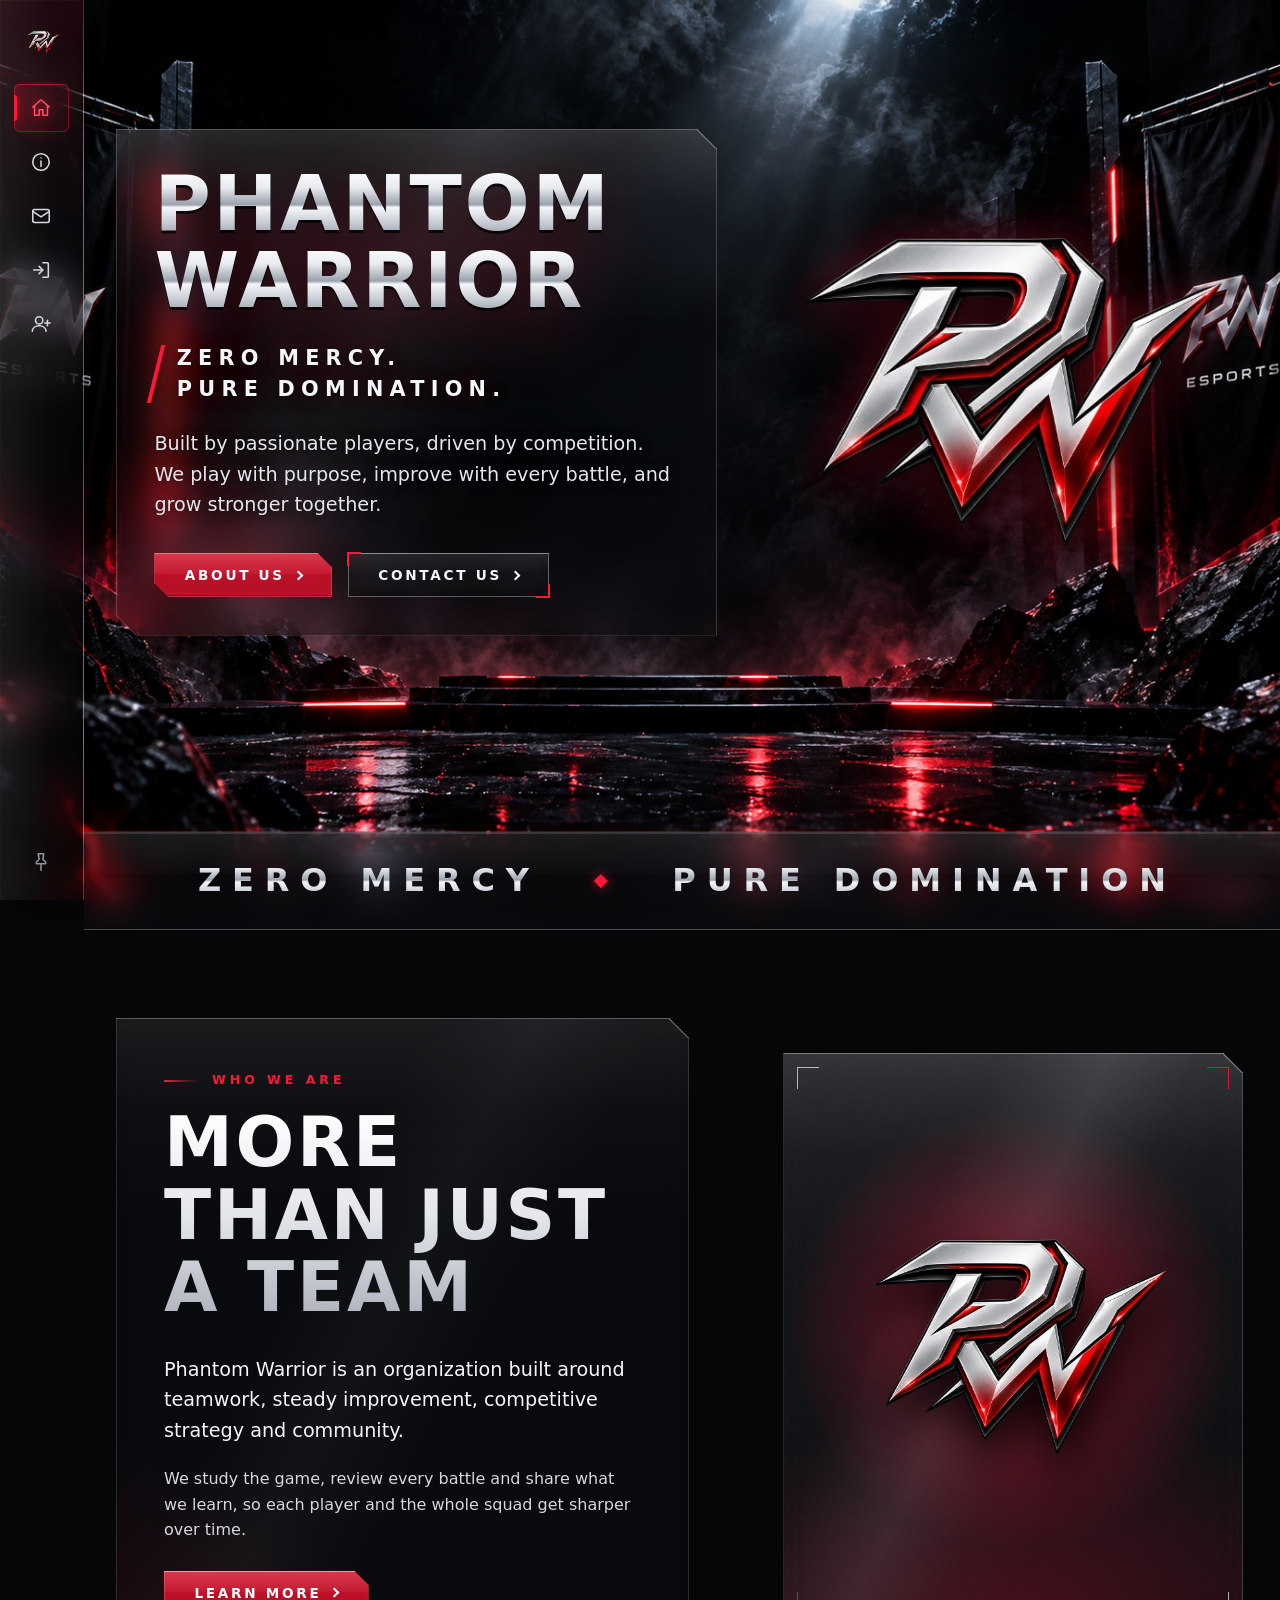
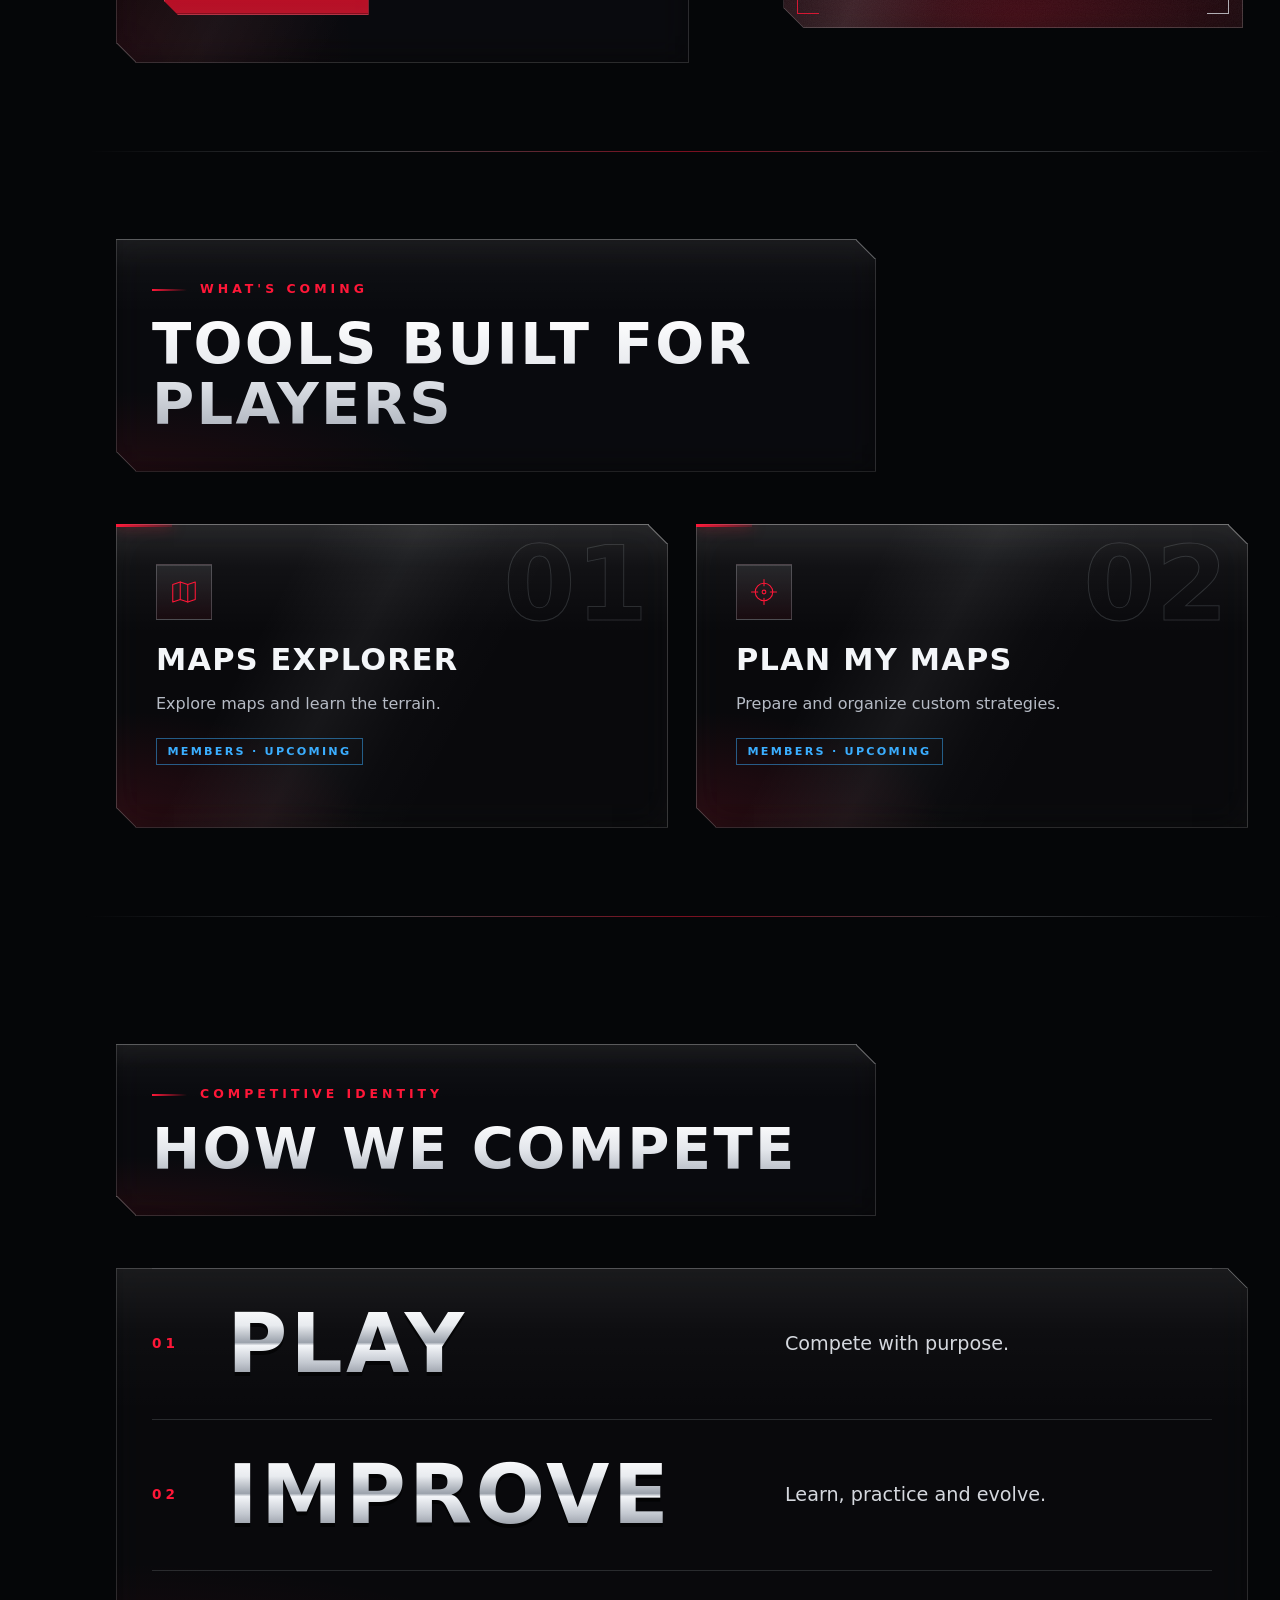
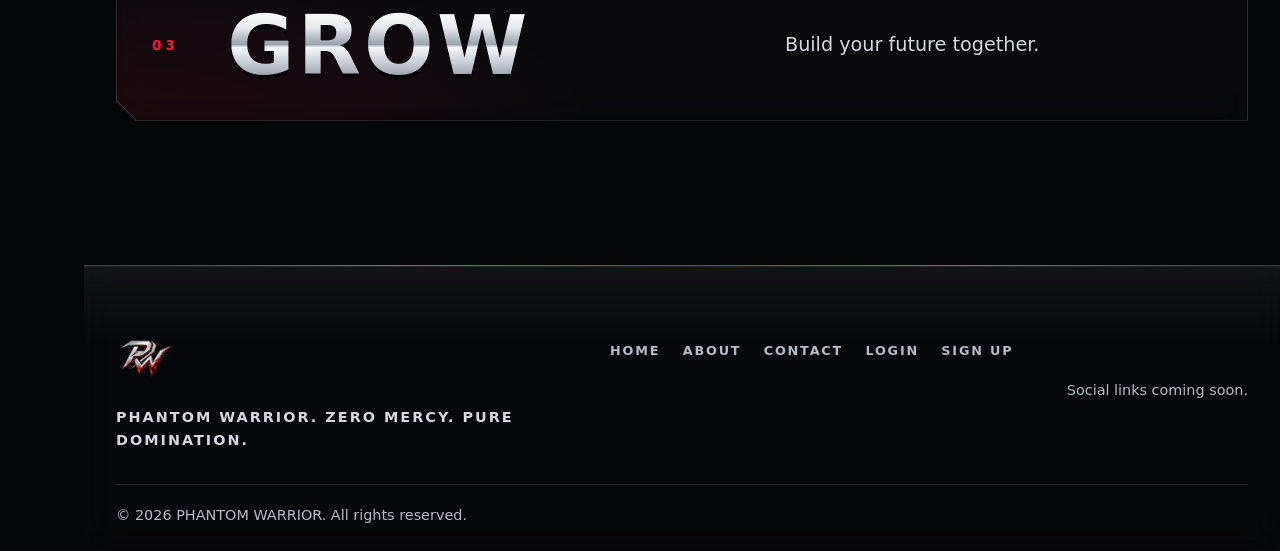
==== commit 004f1679: "Add files via upload" ====
--- a/index.html
+++ b/index.html
@@ -4,12 +4,14 @@
   <meta charset="UTF-8">
   <meta name="viewport" content="width=device-width, initial-scale=1">
   <title>PHANTOM WARRIOR</title>
-  <meta name="description" content="PHANTOM WARRIOR — Play. Fight. Win.">
+  <meta name="description" content="PHANTOM WARRIOR — ZERO MERCY. PURE DOMINATION.">
   <script>document.documentElement.classList.add("js");try{if(localStorage.getItem("pw-nav-pinned")==="1")document.documentElement.classList.add("nav-pinned")}catch(e){}</script>
   <link rel="preload" as="image" href="assets/images/backgrounds/pw-background.png">
   <link rel="stylesheet" href="assets/css/style.css">
   <link rel="stylesheet" href="assets/css/components.css">
   <link rel="stylesheet" href="assets/css/responsive.css">
+  <link rel="icon" href="assets/images/logo/favicon.ico" sizes="16x16 32x32 48x48">
+  <link rel="apple-touch-icon" sizes="180x180" href="assets/images/logo/apple-touch-icon.png">
 </head>
 <body class="home">
   <a class="skip" href="#main">Skip to content</a>
@@ -22,7 +24,7 @@
         <li><a href="about.html"><svg class="nav-icon" viewBox="0 0 24 24" aria-hidden="true" focusable="false"><circle cx="12" cy="12" r="9"/><path d="M12 11v6"/><path d="M12 7.6v.01"/></svg><span class="nav-label">About</span></a></li>
         <li><a href="contact.html"><svg class="nav-icon" viewBox="0 0 24 24" aria-hidden="true" focusable="false"><rect x="3" y="5" width="18" height="14" rx="2"/><path d="M3 7l9 6 9-6"/></svg><span class="nav-label">Contact</span></a></li>
         <li><a href="login.html"><svg class="nav-icon" viewBox="0 0 24 24" aria-hidden="true" focusable="false"><path d="M14 4h5a1 1 0 0 1 1 1v14a1 1 0 0 1-1 1h-5"/><path d="M10 8l4 4-4 4"/><path d="M14 12H4"/></svg><span class="nav-label">Login</span></a></li>
-        <li><a href="login.html#signup"><svg class="nav-icon" viewBox="0 0 24 24" aria-hidden="true" focusable="false"><circle cx="10" cy="8" r="4"/><path d="M2.5 20c0-3.8 3.4-6 7.5-6s7.5 2.2 7.5 6"/><path d="M19 8v6"/><path d="M16 11h6"/></svg><span class="nav-label">Sign Up</span></a></li>
+        <li><a href="register.html"><svg class="nav-icon" viewBox="0 0 24 24" aria-hidden="true" focusable="false"><circle cx="10" cy="8" r="4"/><path d="M2.5 20c0-3.8 3.4-6 7.5-6s7.5 2.2 7.5 6"/><path d="M19 8v6"/><path d="M16 11h6"/></svg><span class="nav-label">Sign Up</span></a></li>
       </ul>
     </nav>
   </header>
@@ -35,7 +37,7 @@
       <div class="container hero-grid">
         <div class="hero-copy">
           <h1 id="hero-title"><span class="line">PHANTOM</span> <span class="line">WARRIOR</span></h1>
-          <p class="tagline">ZERO MERCY  PURE DOMINATION!</p>
+          <p class="tagline"><span>ZERO MERCY.</span> <span>PURE DOMINATION.</span></p>
           <p class="lead">Built by passionate players, driven by competition. We play with purpose, improve with every battle, and grow stronger together.</p>
           <div class="hero-actions"><a class="btn" href="about.html">About Us</a><a class="btn btn-ghost" href="contact.html">Contact Us</a></div>
         </div>
@@ -43,7 +45,7 @@
       </div>
     </section>
 
-    <div class="strip" aria-hidden="true"><span>Play</span><i></i><span>Fight</span><i></i><span>Win</span></div>
+    <div class="strip" aria-hidden="true"><span>Zero Mercy</span><i></i><span>Pure Domination</span></div>
 
     <!-- B. ABOUT -->
     <section class="section" id="about" aria-labelledby="about-title">
@@ -88,14 +90,13 @@
       <div class="footer-top">
         <div class="footer-brand">
           <img src="assets/images/logo/pw-primary-logo.png" alt="" width="48" height="48">
-          <br>
-          <p>PHANTOM WARRIOR</p>
-          <p>ZERO MERCY  PURE DOMINATION!</p>
+          <p>PHANTOM WARRIOR. ZERO MERCY. PURE DOMINATION.</p>
+        </div>
         <ul class="footer-links"><li><a href="index.html">Home</a></li>
 <li><a href="about.html">About</a></li>
 <li><a href="contact.html">Contact</a></li>
 <li><a href="login.html">Login</a></li>
-<li><a href="login.html#signup">Sign Up</a></li></ul>
+<li><a href="register.html">Sign Up</a></li></ul>
         <div class="footer-social" id="footer-social"><span>Social links coming soon.</span></div>
       </div>
       <div class="footer-bottom">&copy; <span id="year">2026</span> PHANTOM WARRIOR. All rights reserved.</div>
--- a/assets/css/components.css
+++ b/assets/css/components.css
@@ -103,7 +103,8 @@
 .hero-copy{position:relative;min-width:0;padding:clamp(1rem,3vw,2.5rem);background:var(--cut-edge),linear-gradient(180deg,rgba(255,255,255,.13) 0,rgba(255,255,255,.035) 15%,transparent 38%),linear-gradient(118deg,transparent 26%,rgba(255,255,255,.06) 42%,rgba(255,255,255,.012) 55%,transparent 64%),radial-gradient(ellipse 70% 55% at 0% 100%,rgba(var(--red-rgb),.16),transparent 70%),var(--glass-hero);-webkit-backdrop-filter:blur(var(--blur)) saturate(125%);backdrop-filter:blur(var(--blur)) saturate(125%);clip-path:var(--cut);box-shadow:var(--rim-glass);animation:rise-in 1s var(--ease) .2s both}
 .hero h1{overflow-wrap:normal;word-break:normal;font-size:var(--fs-hero);line-height:.92;letter-spacing:.035em;margin:0 0 .28em;filter:drop-shadow(0 3px 0 rgba(0,0,0,.7)) drop-shadow(0 16px 36px rgba(var(--red-rgb),.28))}
 .hero h1 .line{display:block;padding:.02em 0 .06em;background:var(--grad-chrome);-webkit-background-clip:text;background-clip:text;color:transparent}
-.hero .tagline{position:relative;font-family:var(--font-display);font-weight:800;font-size:clamp(1rem,2.2vw,1.45rem);letter-spacing:.42em;color:var(--red);margin:0 0 1.5rem;padding-left:1.4rem;text-shadow:0 0 24px rgba(var(--red-rgb),.45)}
+.hero .tagline{position:relative;font-family:var(--font-display);font-weight:800;font-size:clamp(.95rem,1.9vw,1.3rem);letter-spacing:.3em;line-height:1.5;text-transform:uppercase;color:var(--silver-hi);margin:0 0 1.5rem;padding-left:1.4rem;text-shadow:0 2px 12px rgba(0,0,0,.85),0 0 22px rgba(var(--red-rgb),.3)}
+.hero .tagline span{display:inline-block}
 .hero .tagline::before{content:"";position:absolute;left:0;top:.1em;bottom:.1em;width:4px;background:var(--red);transform:skewX(-14deg)}
 .hero .lead{font-size:var(--fs-lg);color:#e4e7ec;max-width:44ch;margin:0 0 var(--space-6);text-shadow:0 2px 14px rgba(0,0,0,.9)}
 .hero-actions{display:flex;gap:var(--space-4);flex-wrap:wrap}
